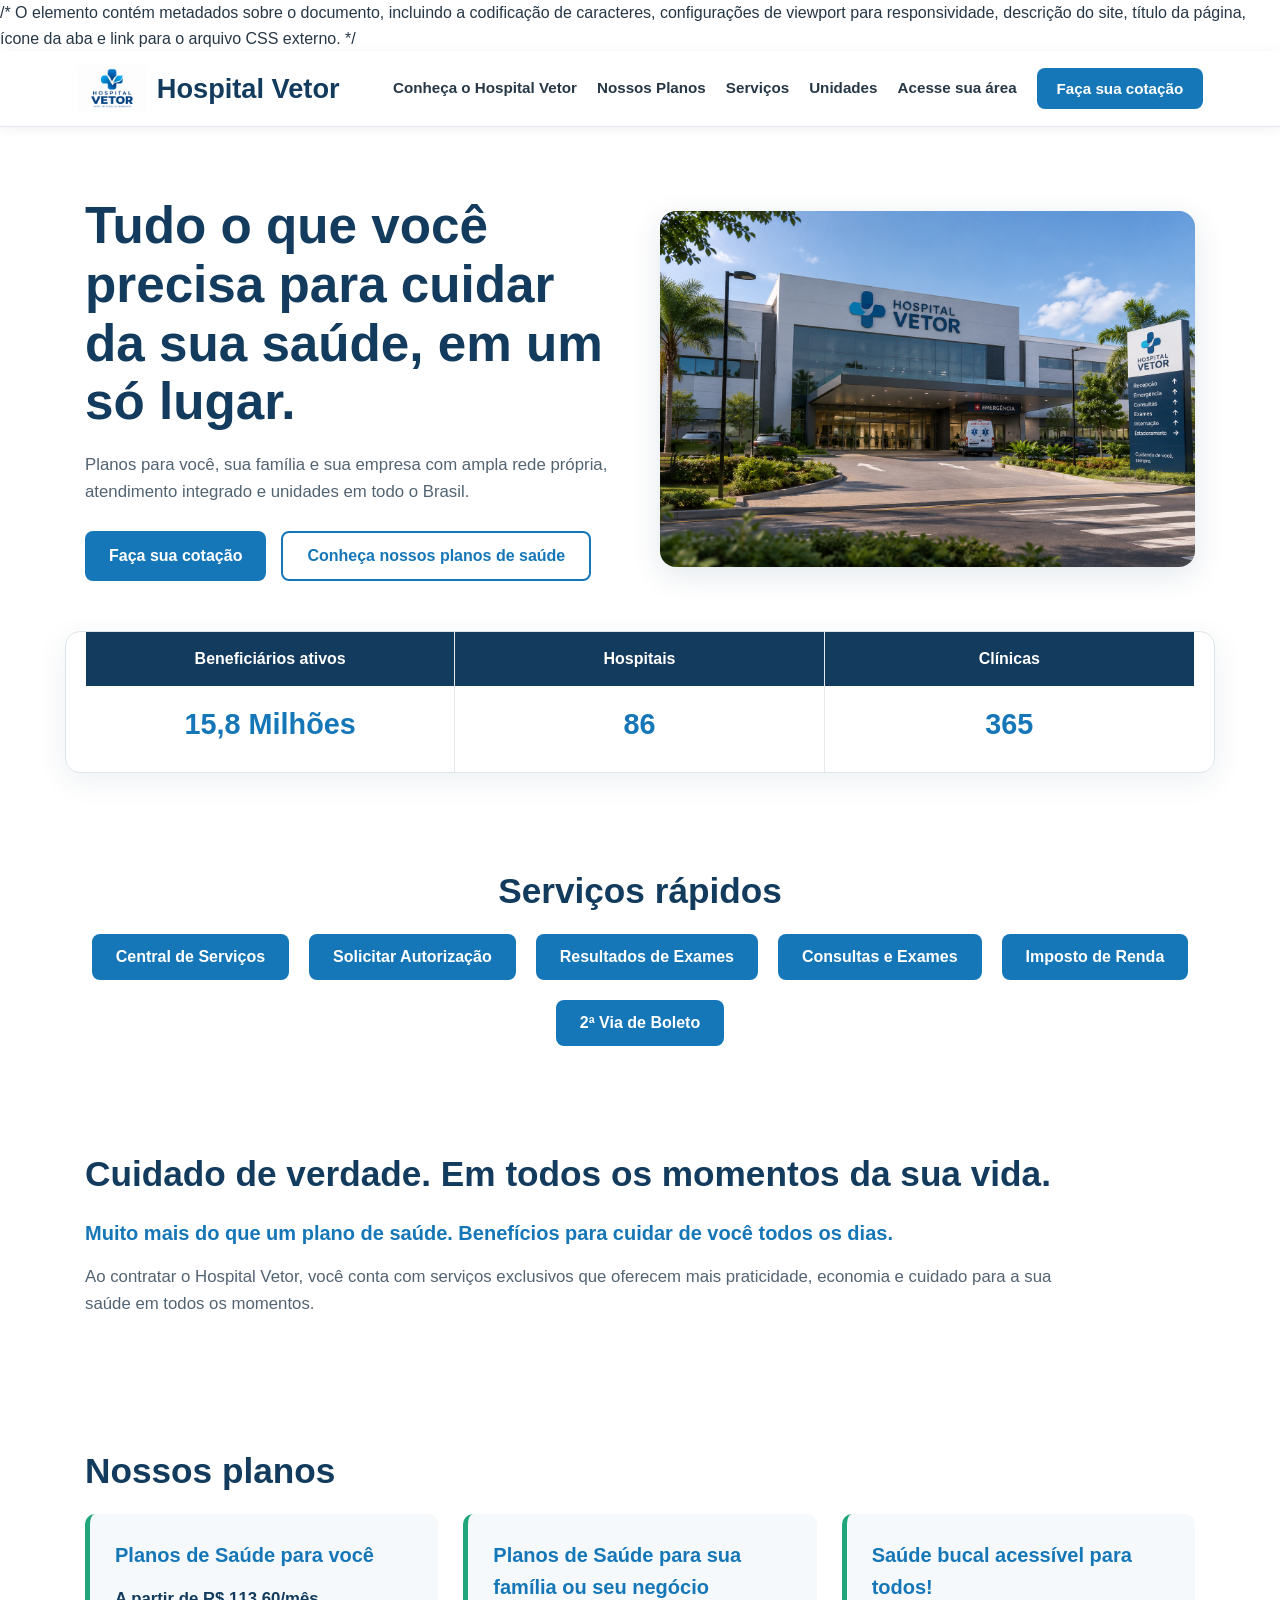
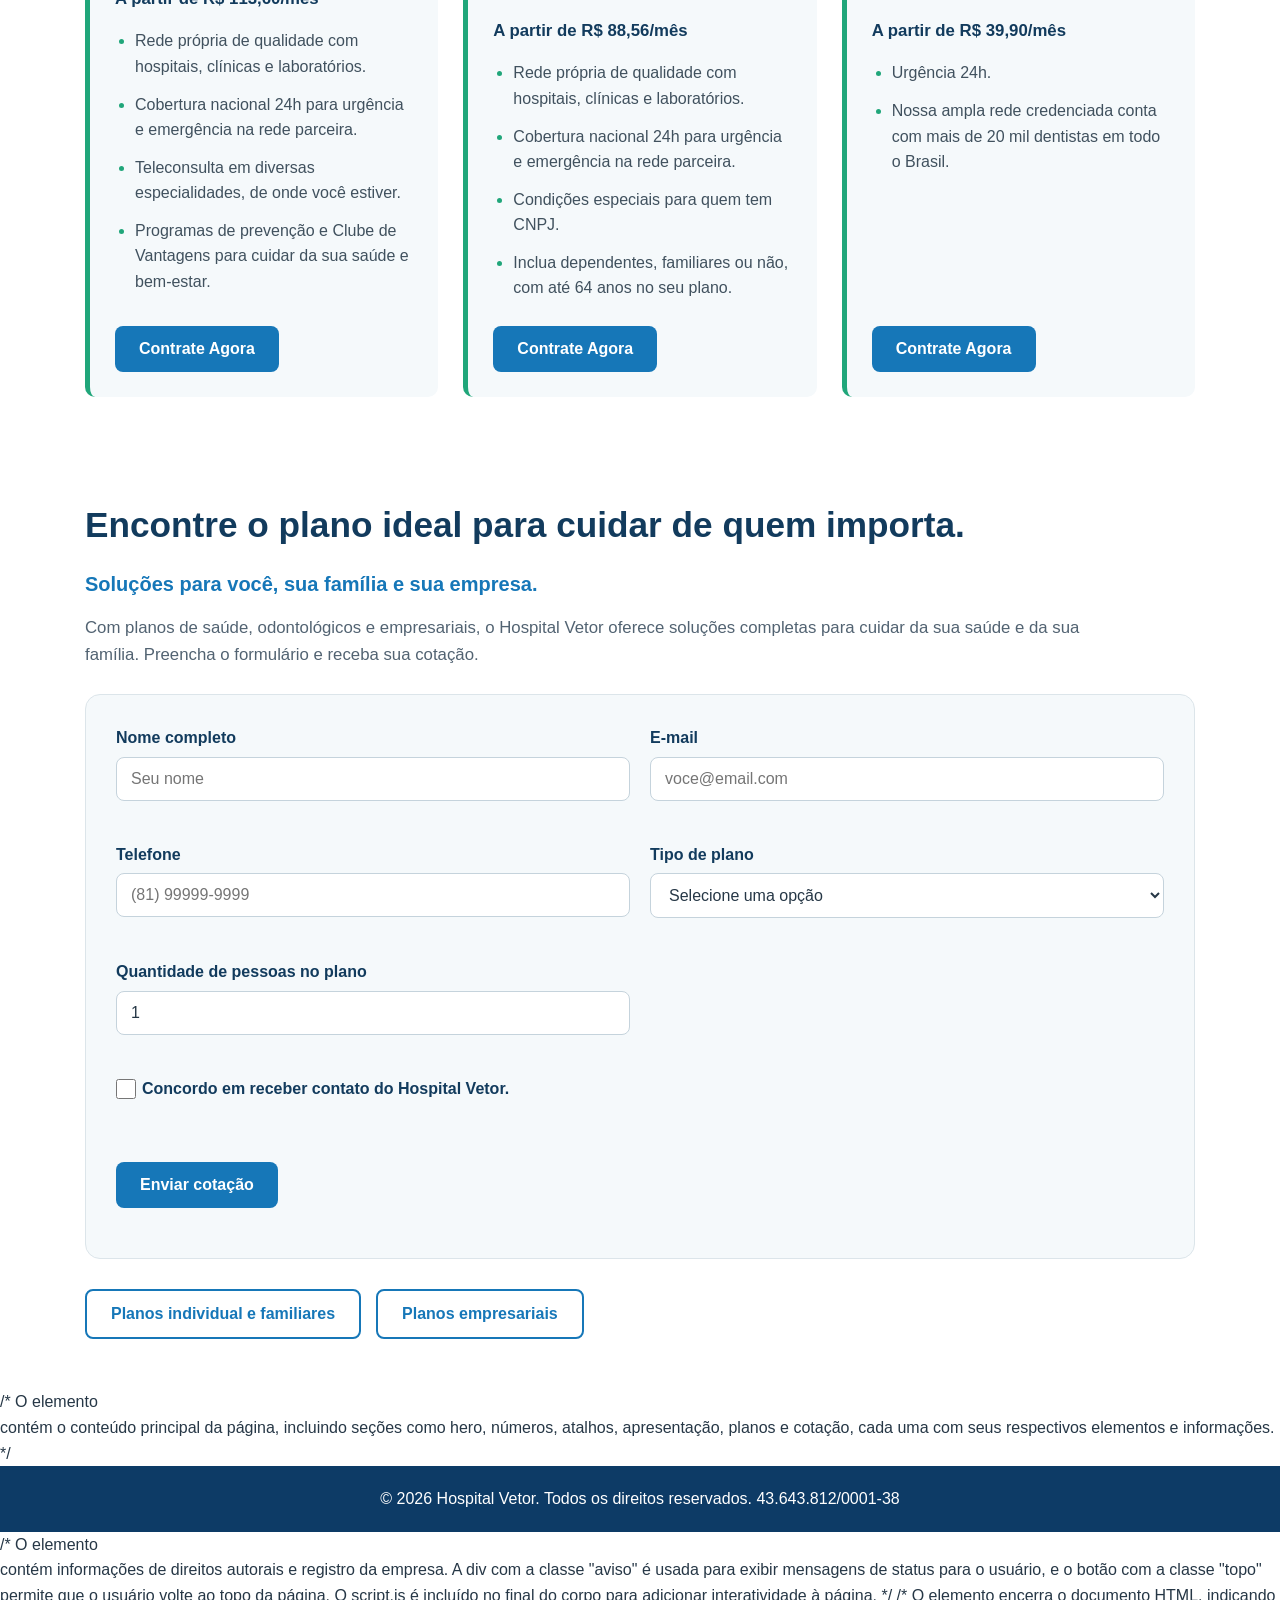
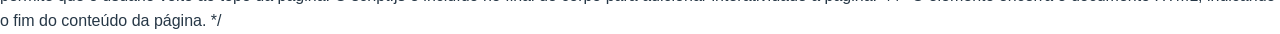
==== index.html @ 0e3a40d0 "Rename hvetor.html to index.html" ====
<!DOCTYPE html>
<html lang="pt-br">
<!--<!DOCTYPE html> declara que este documento é um documento HTML5. A tag <html> define o início do documento HTML e o atributo lang="pt-br" indica que o idioma principal do conteúdo é o português brasileiro.-->
<head>
    <meta charset="UTF-8">
    <meta name="viewport" content="width=device-width, initial-scale=1.0">
    <meta name="description" content="Hospital Vetor: planos de saúde e odontológicos para você, sua família e sua empresa.">
    <title>Hospital Vetor</title>
    <link rel="icon" href="logo_vetor.png" type="image/png">
    <link rel="stylesheet" href="stylevetor.css">
</head>
/* O elemento <head> contém metadados sobre o documento, incluindo a codificação de caracteres, configurações de viewport para responsividade, descrição do site, título da página, ícone da aba e link para o arquivo CSS externo. */
<body>
    <header class="cabecalho">
        <div class="logo-titulo">
            <img src="logo_vetor.png" alt="Logo Hospital Vetor">
            <p class="titulo-hospital">Hospital Vetor</p>
        </div>
        <button class="menu-toggle" id="menuToggle" type="button" aria-label="Abrir menu" aria-expanded="false" aria-controls="menuPrincipal">&#9776;</button>
        <nav class="menu" id="menuPrincipal" aria-label="Menu principal">
            <a href="#inicio">Conheça o Hospital Vetor</a>
            <a href="#planos">Nossos Planos</a>
            <a href="#servicos">Serviços</a>
            <a href="#unidades">Unidades</a>
            <a href="#cotacao">Acesse sua área</a>
            <button type="button" class="btn-cotacao" data-rolar="#cotacao">Faça sua cotação</button>
        </nav>
    </header>

    <main>
        <section class="hero" id="inicio">
            <div class="hero-texto">
                <h1>Tudo o que você precisa para cuidar da sua saúde, em um só lugar.</h1>
                <p>Planos para você, sua família e sua empresa com ampla rede própria, atendimento integrado e unidades em todo o Brasil.</p>
                <div class="hero-botoes">
                    <button type="button" class="btn" data-rolar="#cotacao">Faça sua cotação</button>
                    <button type="button" class="btn btn-secundario" data-rolar="#planos">Conheça nossos planos de saúde</button>
                </div>
            </div>
            <figure class="hero-imagem">
                <img src="hospital_vetor.png" alt="Frente do Hospital Vetor">
            </figure>
        </section>

        <section class="numeros" id="unidades" aria-label="Números do Hospital Vetor">
            <article class="numero">
                <strong data-valor="15.8" data-casas="1" data-sufixo=" Milhões">15,8 Milhões</strong>
                <span>Beneficiários ativos</span>
            </article>
            <article class="numero">
                <strong data-valor="86" data-casas="0" data-sufixo="">86</strong>
                <span>Hospitais</span>
            </article>
            <article class="numero">
                <strong data-valor="365" data-casas="0" data-sufixo="">365</strong>
                <span>Clínicas</span>
            </article>
        </section>

        <section class="atalhos" id="servicos" aria-labelledby="tituloServicos">
            <h2 id="tituloServicos">Serviços rápidos</h2>
            <div class="botoes">
                <button type="button" data-servico="Central de Serviços">Central de Serviços</button>
                <button type="button" data-servico="Solicitar Autorização">Solicitar Autorização</button>
                <button type="button" data-servico="Resultados de Exames">Resultados de Exames</button>
                <button type="button" data-servico="Consultas e Exames">Consultas e Exames</button>
                <button type="button" data-servico="Imposto de Renda">Imposto de Renda</button>
                <button type="button" data-servico="2ª Via de Boleto">2ª Via de Boleto</button>
            </div>
        </section>

        <section class="apresentacao" aria-labelledby="tituloCuidado">
            <h2 id="tituloCuidado">Cuidado de verdade. Em todos os momentos da sua vida.</h2>
            <h3>Muito mais do que um plano de saúde. Benefícios para cuidar de você todos os dias.</h3>
            <p>Ao contratar o Hospital Vetor, você conta com serviços exclusivos que oferecem mais praticidade, economia e cuidado para a sua saúde em todos os momentos.</p>
        </section>

        <section class="planos" id="planos" aria-labelledby="tituloPlanos">
            <h2 id="tituloPlanos">Nossos planos</h2>
            <div class="planos-grade">
                <article class="plano">
                    <h3>Planos de Saúde para você</h3>
                    <p class="preco">A partir de R$ 113,60/mês</p>
                    <ul>
                        <li>Rede própria de qualidade com hospitais, clínicas e laboratórios.</li>
                        <li>Cobertura nacional 24h para urgência e emergência na rede parceira.</li>
                        <li>Teleconsulta em diversas especialidades, de onde você estiver.</li>
                        <li>Programas de prevenção e Clube de Vantagens para cuidar da sua saúde e bem-estar.</li>
                    </ul>
                    <button type="button" class="btn btn-contratar" data-plano="individual">Contrate Agora</button>
                </article>

                <article class="plano">
                    <h3>Planos de Saúde para sua família ou seu negócio</h3>
                    <p class="preco">A partir de R$ 88,56/mês</p>
                    <ul>
                        <li>Rede própria de qualidade com hospitais, clínicas e laboratórios.</li>
                        <li>Cobertura nacional 24h para urgência e emergência na rede parceira.</li>
                        <li>Condições especiais para quem tem CNPJ.</li>
                        <li>Inclua dependentes, familiares ou não, com até 64 anos no seu plano.</li>
                    </ul>
                    <button type="button" class="btn btn-contratar" data-plano="familiar">Contrate Agora</button>
                </article>

                <article class="plano">
                    <h3>Saúde bucal acessível para todos!</h3>
                    <p class="preco">A partir de R$ 39,90/mês</p>
                    <ul>
                        <li>Urgência 24h.</li>
                        <li>Nossa ampla rede credenciada conta com mais de 20 mil dentistas em todo o Brasil.</li>
                    </ul>
                    <button type="button" class="btn btn-contratar" data-plano="odontologico">Contrate Agora</button>
                </article>
            </div>
        </section>

        <section class="cotacao" id="cotacao" aria-labelledby="tituloCotacao">
            <h2 id="tituloCotacao">Encontre o plano ideal para cuidar de quem importa.</h2>
            <h3>Soluções para você, sua família e sua empresa.</h3>
            <p>Com planos de saúde, odontológicos e empresariais, o Hospital Vetor oferece soluções completas para cuidar da sua saúde e da sua família. Preencha o formulário e receba sua cotação.</p>

            <form id="formCotacao" class="formulario" novalidate>
                <div class="campo">
                    <label for="nome">Nome completo</label>
                    <input type="text" id="nome" name="nome" placeholder="Seu nome" autocomplete="name" required>
                    <small class="erro" id="erro-nome" aria-live="polite"></small>
                </div>

                <div class="campo">
                    <label for="email">E-mail</label>
                    <input type="email" id="email" name="email" placeholder="voce@email.com" autocomplete="email" required>
                    <small class="erro" id="erro-email" aria-live="polite"></small>
                </div>

                <div class="campo">
                    <label for="telefone">Telefone</label>
                    <input type="tel" id="telefone" name="telefone" placeholder="(81) 99999-9999" autocomplete="tel" maxlength="15" required>
                    <small class="erro" id="erro-telefone" aria-live="polite"></small>
                </div>

                <div class="campo">
                    <label for="plano">Tipo de plano</label>
                    <select id="plano" name="plano" required>
                        <option value="">Selecione uma opção</option>
                        <option value="individual">Plano de saúde individual</option>
                        <option value="familiar">Plano familiar ou empresarial</option>
                        <option value="odontologico">Plano odontológico</option>
                    </select>
                    <small class="erro" id="erro-plano" aria-live="polite"></small>
                </div>

                <div class="campo">
                    <label for="vidas">Quantidade de pessoas no plano</label>
                    <input type="number" id="vidas" name="vidas" min="1" max="100" value="1" required>
                    <small class="erro" id="erro-vidas" aria-live="polite"></small>
                </div>

                <div class="campo campo-check">
                    <input type="checkbox" id="aceite" name="aceite" required>
                    <label for="aceite">Concordo em receber contato do Hospital Vetor.</label>
                    <small class="erro" id="erro-aceite" aria-live="polite"></small>
                </div>

                <div class="resumo" id="resumo" aria-live="polite"></div>

                <button type="submit" class="btn">Enviar cotação</button>
                <p class="retorno" id="retorno" role="status" aria-live="polite"></p>
            </form>

            <div class="hero-botoes">
                <button type="button" class="btn btn-secundario" data-plano="individual">Planos individual e familiares</button>
                <button type="button" class="btn btn-secundario" data-plano="familiar">Planos empresariais</button>
            </div>
        </section>
    </main>
/* O elemento <main> contém o conteúdo principal da página, incluindo seções como hero, números, atalhos, apresentação, planos e cotação, cada uma com seus respectivos elementos e informações. */

    <footer class="rodape">
        <p>© 2026 Hospital Vetor. Todos os direitos reservados. 43.643.812/0001-38</p>
    </footer>

    <div class="aviso" id="aviso" role="status" aria-live="polite"></div>
    <button type="button" class="topo" id="botaoTopo" aria-label="Voltar ao topo">&#8593;</button>

    <script src="script.js"></script>
</body>
/* O elemento <footer> contém informações de direitos autorais e registro da empresa. A div com a classe "aviso" é usada para exibir mensagens de status para o usuário, e o botão com a classe "topo" permite que o usuário volte ao topo da página. O script.js é incluído no final do corpo para adicionar interatividade à página. */
</html>
/* O elemento <html> encerra o documento HTML, indicando o fim do conteúdo da página. */
---- stylevetor.css ----
/* Resetando margens, preenchimentos e definindo box-sizing para todos os elementos */
* {
    margin: 0;
    padding: 0;
    box-sizing: border-box;
}
/* Definindo comportamento de rolagem suave para a página */
html {
    scroll-behavior: smooth;
}
/* Estilizando o corpo da página com fonte, cor de fundo, cor do texto, altura da linha e tamanho da fonte */
body {
    font-family: Arial, Helvetica, sans-serif;
    background-color: #ffffff;
    color: #263746;
    line-height: 1.6;
    font-size: 16px;
}

a {
    text-decoration: none;
    color: inherit;
}

a:focus,
button:focus,
input:focus,
select:focus {
    outline: 3px solid #F5B942;
    outline-offset: 3px;
}

@media (prefers-reduced-motion: reduce) {
    * {
        scroll-behavior: auto !important;
        animation-duration: 0.01ms !important;
        transition-duration: 0.01ms !important;
    }
}
/* Estilizando o cabeçalho da página com cor de fundo, borda inferior, preenchimento, layout flexível, alinhamento e sombra */
.cabecalho {
    background-color: #ffffff;
    border-bottom: 1px solid #E2E8ED;
    padding: 14px 6%;
    display: flex;
    align-items: center;
    justify-content: space-between;
    gap: 30px;
    position: sticky;
    top: 0;
    z-index: 1000;
    box-shadow: 0 2px 12px rgba(0, 0, 0, 0.06);
}
/*Estilizando devidamente os itens do site conforme a identidade visual do hospital, incluindo o logo, título, menu e botões*/
.logo-titulo {
    display: flex;
    align-items: center;
    gap: 10px;
}

.logo-titulo img {
    width: 70px;
    height: auto;
}

.titulo-hospital {
    color: #123B5D;
    font-size: 1.7rem;
    font-weight: 700;
}

.menu {
    display: flex;
    align-items: center;
    justify-content: flex-end;
    gap: 20px;
    flex-wrap: wrap;
}

.menu a {
    color: #263746;
    font-size: 0.95rem;
    font-weight: 600;
    transition: color 0.2s ease;
}

.menu a:hover {
    color: #1677B8;
}

.menu-toggle {
    display: none;
    background: none;
    border: 1px solid #DCE5EA;
    border-radius: 8px;
    font-size: 1.6rem;
    padding: 4px 12px;
    color: #123B5D;
    cursor: pointer;
}

.btn,
.btn-cotacao,
.botoes button {
    background-color: #1677B8;
    color: #ffffff;
    border: none;
    border-radius: 8px;
    padding: 14px 24px;
    font-size: 1rem;
    font-weight: 700;
    cursor: pointer;
    transition: 0.2s;
}

.btn-cotacao {
    padding: 12px 20px;
    font-size: 0.95rem;
}

.btn:hover,
.btn-cotacao:hover,
.botoes button:hover {
    background-color: #125E91;
    transform: translateY(-2px);
    box-shadow: 0 8px 20px rgba(18, 94, 145, 0.18);
}

.btn-secundario {
    background-color: #ffffff;
    color: #1677B8;
    border: 2px solid #1677B8;
}

.btn-secundario:hover {
    background-color: #EAF4FA;
}

main {
    width: 100%;
}

section {
    max-width: 1150px;
    margin: 0 auto;
    padding: 50px 20px;
}

h1 {
    color: #123B5D;
    font-size: clamp(2rem, 4vw, 3.3rem);
    line-height: 1.15;
    margin-bottom: 20px;
}

h2 {
    color: #123B5D;
    font-size: clamp(1.5rem, 3vw, 2.2rem);
    margin-bottom: 15px;
}

h3 {
    color: #1677B8;
    font-size: 1.25rem;
    margin-bottom: 15px;
}

section p {
    color: #526372;
    font-size: 1.05rem;
    max-width: 1000px;
    margin-bottom: 25px;
}

.hero {
    display: flex;
    align-items: center;
    justify-content: space-between;
    gap: 40px;
    padding-top: 70px;
}

.hero-texto {
    flex: 1;
}

.hero-botoes {
    display: flex;
    flex-wrap: wrap;
    gap: 15px;
    margin-top: 10px;
}

.hero-imagem {
    flex: 1;
}

.hero-imagem img {
    width: 100%;
    height: auto;
    display: block;
    border-radius: 16px;
    box-shadow: 0 8px 30px rgba(18, 59, 93, 0.12);
}

.numeros {
    display: grid;
    grid-template-columns: repeat(3, 1fr);
    gap: 0;
    padding: 0 20px;
    margin-bottom: 40px;
    border: 1px solid #DCE5EA;
    border-radius: 15px;
    overflow: hidden;
    box-shadow: 0 8px 30px rgba(18, 59, 93, 0.08);
}

.numero {
    display: flex;
    flex-direction: column-reverse;
    align-items: center;
    padding: 25px;
    text-align: center;
    border-right: 1px solid #E3E9ED;
}

.numero:last-child {
    border-right: none;
}

.numero strong {
    color: #1677B8;
    font-size: 1.8rem;
}

.numero span {
    background-color: #123B5D;
    color: #ffffff;
    font-weight: 700;
    width: calc(100% + 50px);
    padding: 14px;
    margin: -25px -25px 15px;
}

.botoes {
    display: flex;
    flex-wrap: wrap;
    justify-content: center;
    align-items: center;
    gap: 20px;
}

.atalhos h2 {
    text-align: center;
}

.planos-grade {
    display: grid;
    grid-template-columns: repeat(3, 1fr);
    gap: 25px;
}

.plano {
    display: flex;
    flex-direction: column;
    background-color: #F5F9FB;
    border-left: 5px solid #20A67A;
    border-radius: 10px;
    padding: 25px;
    transition: 0.2s;
}

.plano:hover {
    transform: translateY(-4px);
    box-shadow: 0 8px 24px rgba(18, 59, 93, 0.1);
}

.plano.destaque {
    border-left-color: #F5B942;
    box-shadow: 0 8px 24px rgba(245, 185, 66, 0.35);
}

.plano .preco {
    color: #123B5D;
    font-weight: 700;
    margin-bottom: 15px;
}

.plano ul {
    padding-left: 20px;
    margin-bottom: 25px;
    flex: 1;
}

.plano li {
    margin-bottom: 12px;
    color: #40515E;
}

.plano li:last-child {
    margin-bottom: 0;
}

.plano li::marker {
    color: #20A67A;
}

.plano .btn {
    align-self: flex-start;
}

.formulario {
    display: grid;
    grid-template-columns: repeat(2, 1fr);
    gap: 20px;
    background-color: #F5F9FB;
    border: 1px solid #DCE5EA;
    border-radius: 15px;
    padding: 30px;
    margin-bottom: 30px;
}

.campo {
    display: flex;
    flex-direction: column;
    gap: 6px;
}

.campo label {
    font-weight: 700;
    color: #123B5D;
}

.campo input,
.campo select {
    padding: 12px 14px;
    border: 1px solid #C5D3DC;
    border-radius: 8px;
    font-size: 1rem;
    background-color: #ffffff;
    color: #263746;
}

.campo.invalido input,
.campo.invalido select {
    border-color: #C0392B;
    background-color: #FDF3F2;
}

.campo.valido input,
.campo.valido select {
    border-color: #20A67A;
}

.erro {
    color: #C0392B;
    font-size: 0.85rem;
    min-height: 1.1em;
}

.campo-check {
    grid-column: 1 / -1;
    flex-direction: row;
    flex-wrap: wrap;
    align-items: center;
}

.campo-check input {
    width: 20px;
    height: 20px;
}

.campo-check .erro {
    width: 100%;
}

.resumo {
    grid-column: 1 / -1;
    color: #123B5D;
    font-weight: 700;
}

.formulario .btn {
    grid-column: 1 / -1;
    justify-self: start;
}

.retorno {
    grid-column: 1 / -1;
    font-weight: 700;
    margin: 0;
}

.retorno.sucesso {
    color: #20A67A;
}

.retorno.falha {
    color: #C0392B;
}

.rodape {
    text-align: center;
    padding: 20px;
    background-color: #0d3b66;
    color: #ffffff;
}

.aviso {
    position: fixed;
    left: 50%;
    bottom: 30px;
    transform: translate(-50%, 20px);
    background-color: #123B5D;
    color: #ffffff;
    padding: 14px 24px;
    border-radius: 8px;
    box-shadow: 0 8px 24px rgba(0, 0, 0, 0.2);
    opacity: 0;
    pointer-events: none;
    transition: 0.3s;
    z-index: 2000;
    max-width: 90%;
    text-align: center;
}

.aviso.ativo {
    opacity: 1;
    transform: translate(-50%, 0);
}

.topo {
    position: fixed;
    right: 20px;
    bottom: 20px;
    width: 46px;
    height: 46px;
    border: none;
    border-radius: 50%;
    background-color: #1677B8;
    color: #ffffff;
    font-size: 1.3rem;
    cursor: pointer;
    opacity: 0;
    pointer-events: none;
    transition: 0.3s;
    z-index: 1500;
}

.topo.ativo {
    opacity: 1;
    pointer-events: auto;
}

@media (max-width: 900px) {
    .hero {
        flex-direction: column;
    }

    .planos-grade {
        grid-template-columns: 1fr;
    }

    .formulario {
        grid-template-columns: 1fr;
    }

    .menu-toggle {
        display: block;
    }

    .menu {
        display: none;
        position: absolute;
        top: 100%;
        left: 0;
        right: 0;
        flex-direction: column;
        align-items: stretch;
        background-color: #ffffff;
        padding: 20px 6%;
        border-bottom: 1px solid #E2E8ED;
        box-shadow: 0 8px 12px rgba(0, 0, 0, 0.06);
    }

    .menu.aberto {
        display: flex;
    }
}

@media (max-width: 600px) {
    .numeros {
        grid-template-columns: 1fr;
    }

    .numero {
        border-right: none;
        border-bottom: 1px solid #E3E9ED;
    }

    .numero:last-child {
        border-bottom: none;
    }

    .titulo-hospital {
        font-size: 1.3rem;
    }

    .logo-titulo img {
        width: 50px;
    }

    .botoes button,
    .hero-botoes .btn {
        width: 100%;
    }
}
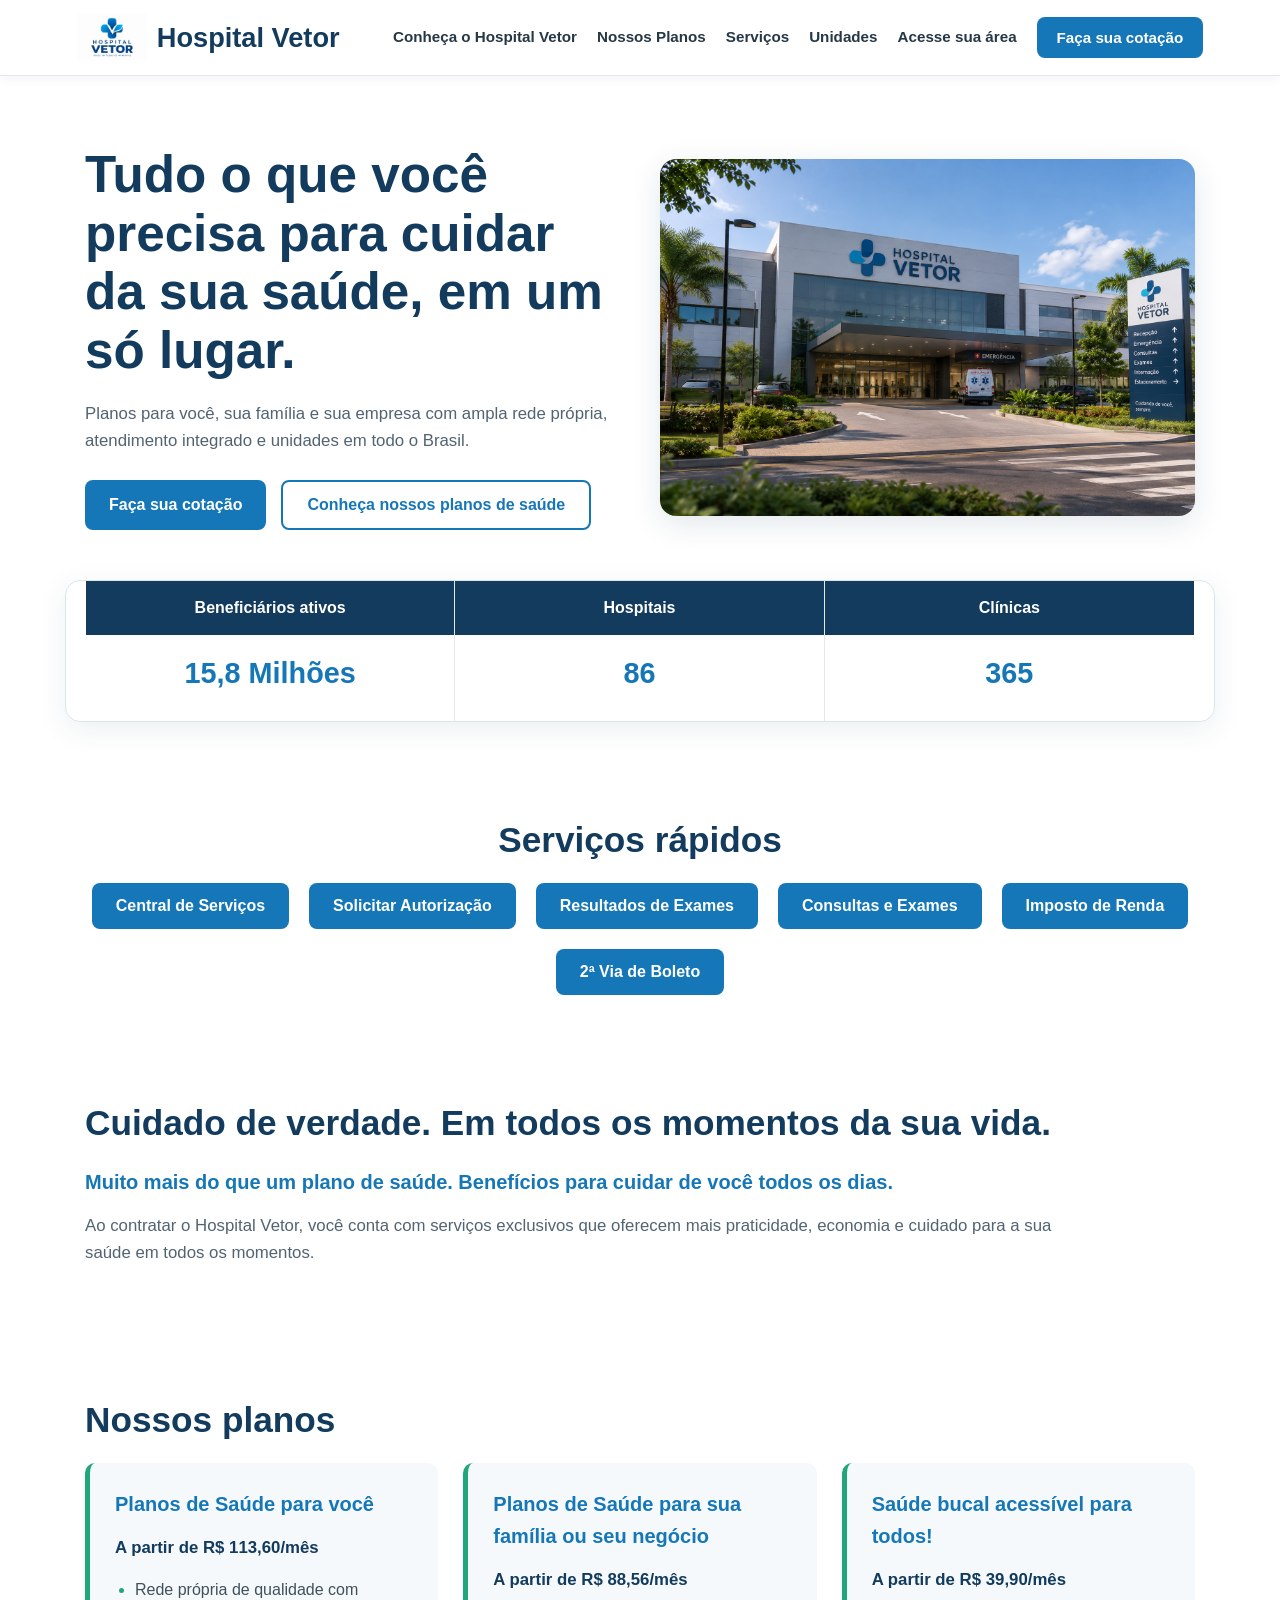
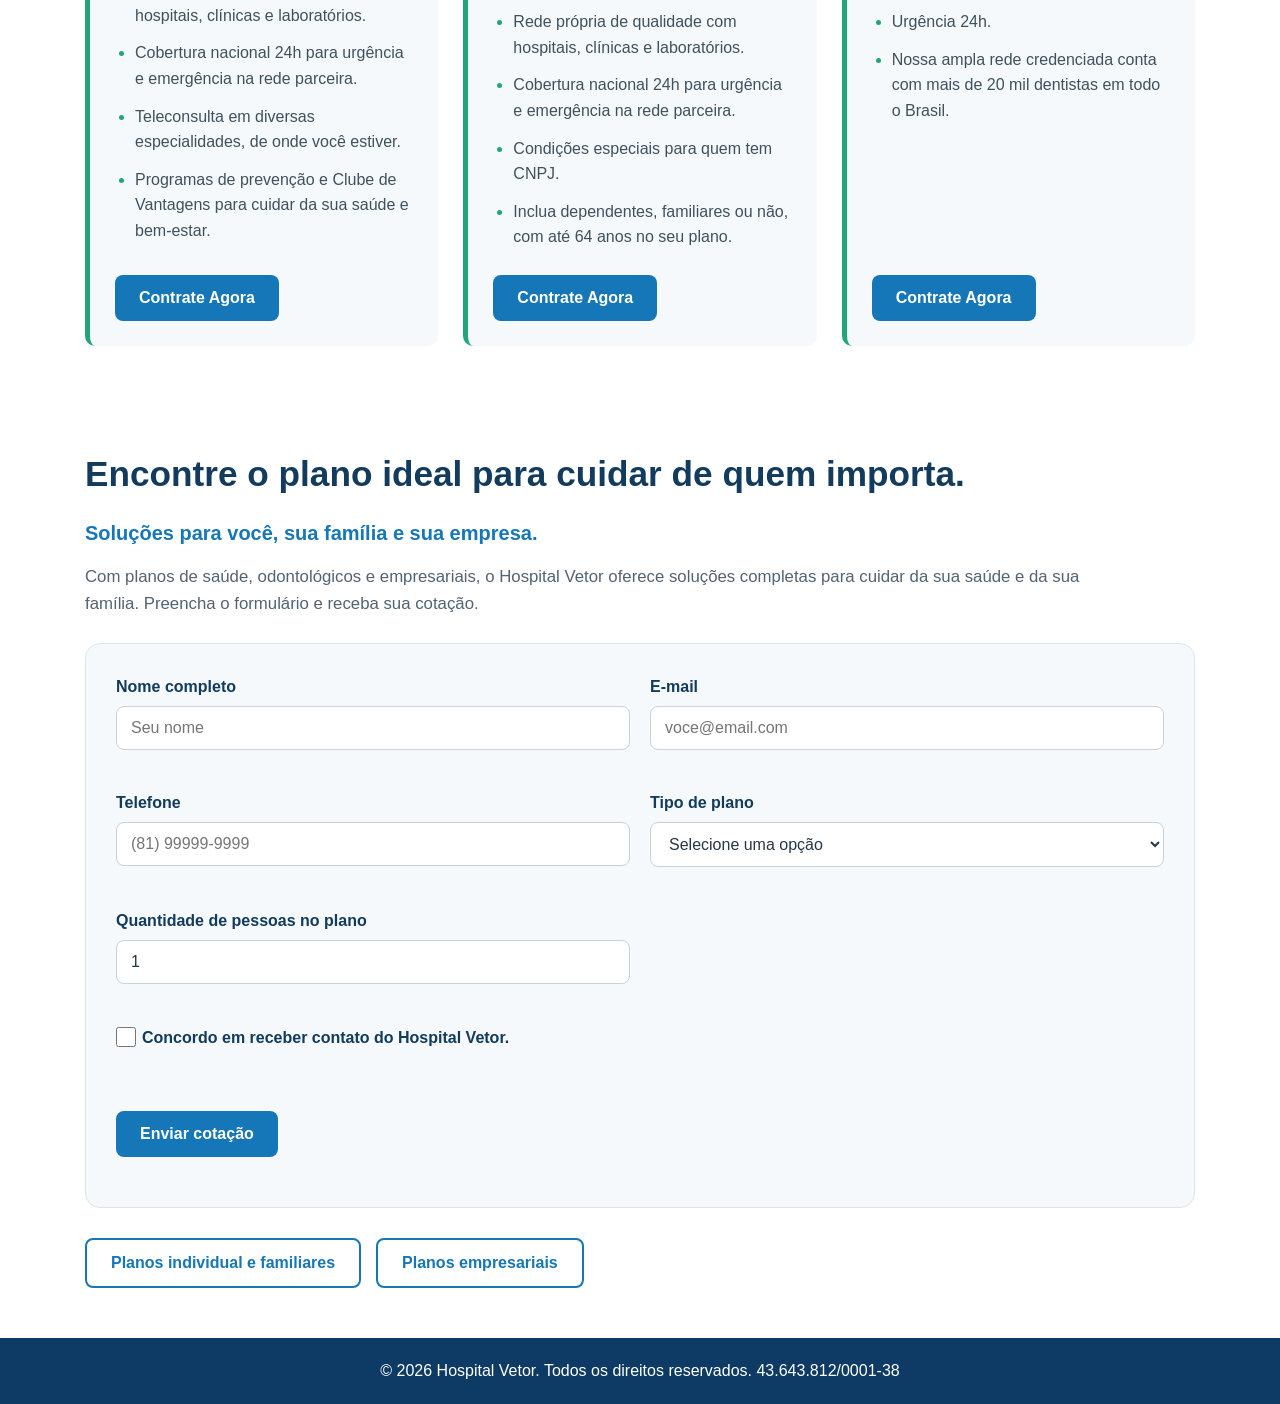
==== commit c0530d1b: "Fix HTML structure and remove comments" ====
--- a/index.html
+++ b/index.html
@@ -1,7 +1,5 @@
 <!DOCTYPE html>
 <html lang="pt-br">
-<!--<!DOCTYPE html> declara que este documento é um documento HTML5. A tag <html> define o início do documento HTML e o atributo lang="pt-br" indica que o idioma principal do conteúdo é o português brasileiro.-->
-<head>
     <meta charset="UTF-8">
     <meta name="viewport" content="width=device-width, initial-scale=1.0">
     <meta name="description" content="Hospital Vetor: planos de saúde e odontológicos para você, sua família e sua empresa.">
@@ -9,7 +7,6 @@
     <link rel="icon" href="logo_vetor.png" type="image/png">
     <link rel="stylesheet" href="stylevetor.css">
 </head>
-/* O elemento <head> contém metadados sobre o documento, incluindo a codificação de caracteres, configurações de viewport para responsividade, descrição do site, título da página, ícone da aba e link para o arquivo CSS externo. */
 <body>
     <header class="cabecalho">
         <div class="logo-titulo">
@@ -173,8 +170,6 @@
             </div>
         </section>
     </main>
-/* O elemento <main> contém o conteúdo principal da página, incluindo seções como hero, números, atalhos, apresentação, planos e cotação, cada uma com seus respectivos elementos e informações. */
-
     <footer class="rodape">
         <p>© 2026 Hospital Vetor. Todos os direitos reservados. 43.643.812/0001-38</p>
     </footer>
@@ -184,6 +179,4 @@
 
     <script src="script.js"></script>
 </body>
-/* O elemento <footer> contém informações de direitos autorais e registro da empresa. A div com a classe "aviso" é usada para exibir mensagens de status para o usuário, e o botão com a classe "topo" permite que o usuário volte ao topo da página. O script.js é incluído no final do corpo para adicionar interatividade à página. */
 </html>
-/* O elemento <html> encerra o documento HTML, indicando o fim do conteúdo da página. */
